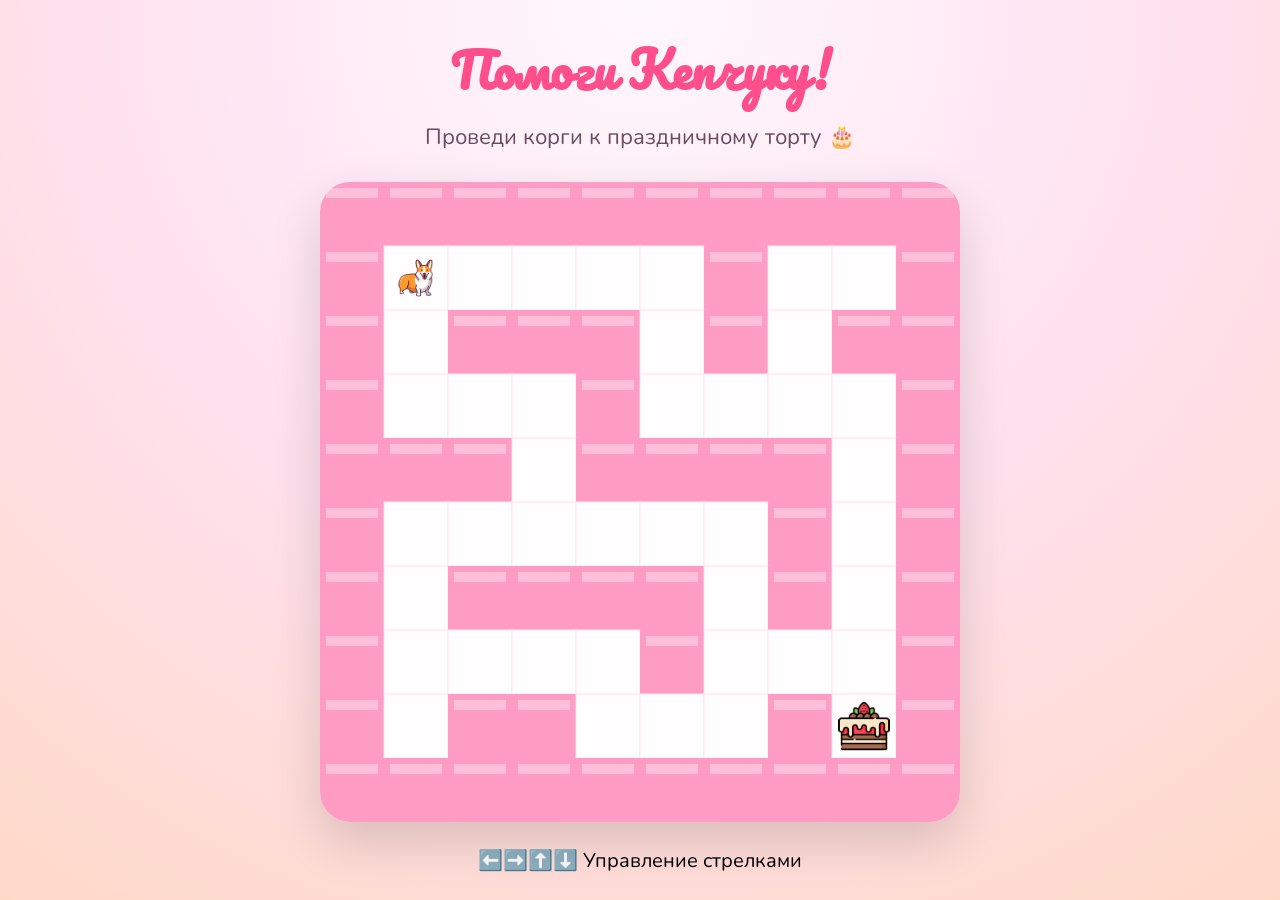
==== index.html @ 21a35d29 "v1" ====
<!DOCTYPE html>
<html lang="ru">

<head>
    <meta charset="UTF-8">
    <meta name="viewport" content="width=device-width, initial-scale=1.0">

    <title>С Днем рождения, Анастасия ❤️</title>

    <link href="https://fonts.googleapis.com/css2?family=Pacifico&family=Nunito:wght@400;700;900&display=swap"
        rel="stylesheet">

    <style>
        * {
            margin: 0;
            padding: 0;
            box-sizing: border-box;
        }

        body {
            overflow: hidden;
            font-family: 'Nunito', sans-serif;
            background: linear-gradient(135deg, #ffd6ea, #ffe7c7, #e4dcff);
            height: 100vh;
        }

        .screen {
            position: absolute;
            left: 0;
            top: 0;
            width: 100%;
            height: 100%;
            transition: .9s;
        }

        .hidden {
            opacity: 0;
            pointer-events: none;
            transform: scale(.95);
        }

        #gameScreen {

            display: flex;
            flex-direction: column;
            align-items: center;
            justify-content: center;

            background:
                radial-gradient(circle at top, #fff8fd, #ffe1ef, #ffd9c8);

        }

        h1 {

            font-family: Pacifico;
            font-size: 48px;
            color: #ff4f8b;
            margin-bottom: 10px;

        }

        .subtitle {

            font-size: 22px;
            margin-bottom: 30px;
            color: #6b4b63;

        }

        #game {

            position: relative;
            width: 640px;
            height: 640px;
            background: white;
            border-radius: 30px;

            box-shadow:
                0 20px 50px rgba(0, 0, 0, .15);

            overflow: hidden;

        }

        canvas {

            display: block;

        }

        #gameInfo {

            margin-top: 25px;
            font-size: 20px;

        }

        #finishScreen {

            display: flex;
            align-items: center;
            justify-content: center;
            flex-direction: column;

            background:
                linear-gradient(180deg, #fff8fc, #ffe0ef, #ffe8d0);

        }

        .bigCake {

            width: 260px;
            animation: float 3s ease-in-out infinite;
            filter: drop-shadow(0 20px 30px rgba(0, 0, 0, .2));
        }

        @keyframes float {

            0% {
                transform: translateY(0px);
            }

            50% {
                transform: translateY(-20px);
            }

            100% {
                transform: translateY(0px);
            }

        }

        .title {

            font-size: 70px;
            font-family: Pacifico;
            margin-top: 30px;
            color: #ff4a88;

            text-align: center;

        }

        .message {

            width: 900px;
            max-width: 90%;

            margin-top: 30px;

            font-size: 28px;
            line-height: 1.7;
            text-align: center;

            color: #5b4d58;

        }

        button {

            margin-top: 50px;

            padding: 18px 42px;

            border: none;

            border-radius: 50px;

            background: #ff4f8b;

            color: white;

            font-size: 24px;

            cursor: pointer;

            transition: .3s;

            box-shadow: 0 15px 35px rgba(255, 79, 139, .4);

        }

        button:hover {

            transform: scale(1.05);

        }

        .particle {

            position: absolute;

            width: 10px;

            height: 10px;

            background: pink;

            border-radius: 50%;

            pointer-events: none;

        }
    </style>
</head>

<body>

    <section id="gameScreen" class="screen">

        <h1>Помоги Кепчуку!</h1>

        <div class="subtitle">

            Проведи корги к праздничному торту 🎂

        </div>

        <div id="game">

            <canvas id="canvas" width="640" height="640">
            </canvas>

        </div>

        <div id="gameInfo">

            ⬅️➡️⬆️⬇️ Управление стрелками

        </div>

    </section>

    <section id="finishScreen" class="screen hidden">
        <img class="bigCake" id="cakeBig" src="assets/cake.png">
        <div class="title">
            С Днём рождения,<br>
            Анастасия ❤️
        </div>
        <div class="message">
            Пусть каждый день будет как день рождения!,
            Чтобы был наполнен улыбками, вдохновением и теплом.
            Пусть мечты исполняются, а рядом всегда будут люди,
            которые делают тебя счастливой.
            Чтобы больше не приходилось работать на галере, чтобы были деньги
            и чтобы Даня разбогател и ты могла больше не работать!
        </div>
        <button id="fireworkButton">
            🎆 Запустить салют
        </button>
        <canvas id="fireworks" style="
position:absolute;
left:0;
top:0;
pointer-events:none;
">
        </canvas>

    </section>

    <script>

        const canvas = document.getElementById("canvas");
        const ctx = canvas.getContext("2d");

        const TILE = 64;

        const ROWS = 10;
        const COLS = 10;

        const maze = [

            [1, 1, 1, 1, 1, 1, 1, 1, 1, 1],
            [1, 0, 0, 0, 0, 0, 1, 0, 0, 1],
            [1, 0, 1, 1, 1, 0, 1, 0, 1, 1],
            [1, 0, 0, 0, 1, 0, 0, 0, 0, 1],
            [1, 1, 1, 0, 1, 1, 1, 1, 0, 1],
            [1, 0, 0, 0, 0, 0, 0, 1, 0, 1],
            [1, 0, 1, 1, 1, 1, 0, 1, 0, 1],
            [1, 0, 0, 0, 0, 1, 0, 0, 0, 1],
            [1, 0, 1, 1, 0, 0, 0, 1, 2, 1],
            [1, 1, 1, 1, 1, 1, 1, 1, 1, 1]

        ];

        const player = {

            x: 1,
            y: 1

        };

        const corgi = new Image();
        const cake = new Image();

        corgi.src = "assets/corgi.png";
        cake.src = "assets/cake.png";
        const wallColor = "#ff9cc3";
        const floorColor = "#fffdfd";

        function drawMaze() {

            ctx.clearRect(0, 0, canvas.width, canvas.height);

            for (let y = 0; y < ROWS; y++) {

                for (let x = 0; x < COLS; x++) {

                    const px = x * TILE;
                    const py = y * TILE;

                    if (maze[y][x] === 1) {

                        ctx.fillStyle = wallColor;
                        ctx.fillRect(px, py, TILE, TILE);

                        ctx.fillStyle = "rgba(255,255,255,.35)";
                        ctx.fillRect(px + 6, py + 6, TILE - 12, 10);

                    } else {

                        ctx.fillStyle = floorColor;
                        ctx.fillRect(px, py, TILE, TILE);

                        ctx.strokeStyle = "#ffe5ef";
                        ctx.strokeRect(px, py, TILE, TILE);

                    }

                    if (maze[y][x] === 2) {

                        ctx.save();

                        const s = 54 + Math.sin(Date.now() / 180) * 3;

                        ctx.drawImage(
                            cake,
                            px + (TILE - s) / 2,
                            py + (TILE - s) / 2,
                            s,
                            s
                        );

                        ctx.restore();

                    }

                }

            }

        }

        function drawPlayer() {

            ctx.save();

            const bounce = Math.sin(Date.now() / 120) * 2;

            ctx.drawImage(
                corgi,
                player.x * TILE + 6,
                player.y * TILE + 6 + bounce,
                TILE - 12,
                TILE - 12
            );

            ctx.restore();

        }

        function render() {

            drawMaze();
            drawPlayer();

            requestAnimationFrame(render);

        }

        corgi.onload = render;

        window.addEventListener("keydown", move);

        function move(e) {

            let nx = player.x;
            let ny = player.y;

            switch (e.key) {

                case "ArrowLeft":
                    nx--;
                    break;

                case "ArrowRight":
                    nx++;
                    break;

                case "ArrowUp":
                    ny--;
                    break;

                case "ArrowDown":
                    ny++;
                    break;

                default:
                    return;

            }

            e.preventDefault();

            if (nx < 0 || ny < 0 || nx >= COLS || ny >= ROWS) return;

            if (maze[ny][nx] === 1) return;

            player.x = nx;
            player.y = ny;

            if (maze[ny][nx] === 2) {

                victory();

            }

        }
        function confetti() {

            for (let i = 0; i < 180; i++) {

                const d = document.createElement("div");

                d.className = "particle";

                d.style.left = Math.random() * window.innerWidth + "px";
                d.style.top = "-20px";

                d.style.background =
                    `hsl(${Math.random() * 360},100%,65%)`;

                d.style.width =
                    d.style.height =
                    6 + Math.random() * 12 + "px";

                document.body.appendChild(d);

                const x = (Math.random() - .5) * 600;
                const y = window.innerHeight + 300;

                d.animate([

                    {
                        transform: "translate(0,0) rotate(0deg)"
                    },

                    {
                        transform: `translate(${x}px,${y}px) rotate(${720 + Math.random() * 720}deg)`
                    }

                ], {

                    duration: 2500 + Math.random() * 1500,
                    easing: "cubic-bezier(.2,.8,.2,1)"

                });

                setTimeout(() => d.remove(), 4200);

            }

        }

        function victory() {

            window.removeEventListener("keydown", move);

            confetti();

            setTimeout(() => {

                document
                    .getElementById("gameScreen")
                    .classList
                    .add("hidden");

                document
                    .getElementById("finishScreen")
                    .classList
                    .remove("hidden");

                resizeFireworks();

            }, 1800);

        }
        const fw = document.getElementById("fireworks");
        const fctx = fw.getContext("2d");

        let rockets = [];

        function resizeFireworks() {

            fw.width = window.innerWidth;
            fw.height = window.innerHeight;

        }

        window.addEventListener("resize", resizeFireworks);

        class Rocket {

            constructor() {

                this.x = Math.random() * fw.width;
                this.y = fw.height + 20;

                this.tx = Math.random() * fw.width;
                this.ty = 80 + Math.random() * fw.height * .5;

                this.color = `hsl(${Math.random() * 360},100%,60%)`;

                this.done = false;

            }

            update() {

                this.x += (this.tx - this.x) * .05;
                this.y += (this.ty - this.y) * .05;

                if (Math.abs(this.y - this.ty) < 5) {

                    this.done = true;

                    explode(this.tx, this.ty, this.color);

                }

            }

            draw() {

                fctx.fillStyle = this.color;

                fctx.beginPath();

                fctx.arc(this.x, this.y, 3, 0, Math.PI * 2);

                fctx.fill();

            }

        }

        const sparks = [];

        function explode(x, y, color) {

            for (let i = 0; i < 80; i++) {

                sparks.push({

                    x,
                    y,

                    dx: (Math.random() - .5) * 10,
                    dy: (Math.random() - .5) * 10,

                    life: 80,

                    color

                });

            }

        }

        function fireLoop() {

            fctx.clearRect(0, 0, fw.width, fw.height);

            rockets.forEach(r => {

                r.update();
                r.draw();

            });

            rockets = rockets.filter(r => !r.done);

            sparks.forEach(s => {

                s.x += s.dx;
                s.y += s.dy;

                s.dy += 0.05;

                s.life--;

                fctx.globalAlpha = s.life / 80;

                fctx.fillStyle = s.color;

                fctx.beginPath();
                fctx.arc(s.x, s.y, 2, 0, Math.PI * 2);
                fctx.fill();

            });

            fctx.globalAlpha = 1;

            for (let i = sparks.length - 1; i >= 0; i--) {

                if (sparks[i].life <= 0)
                    sparks.splice(i, 1);

            }

            requestAnimationFrame(fireLoop);

        }

        fireLoop();

        document
            .getElementById("fireworkButton")
            .onclick = () => {

                setInterval(() => {

                    rockets.push(new Rocket());

                }, 500);

            };

        resizeFireworks();

    </script>

</body>

</html>
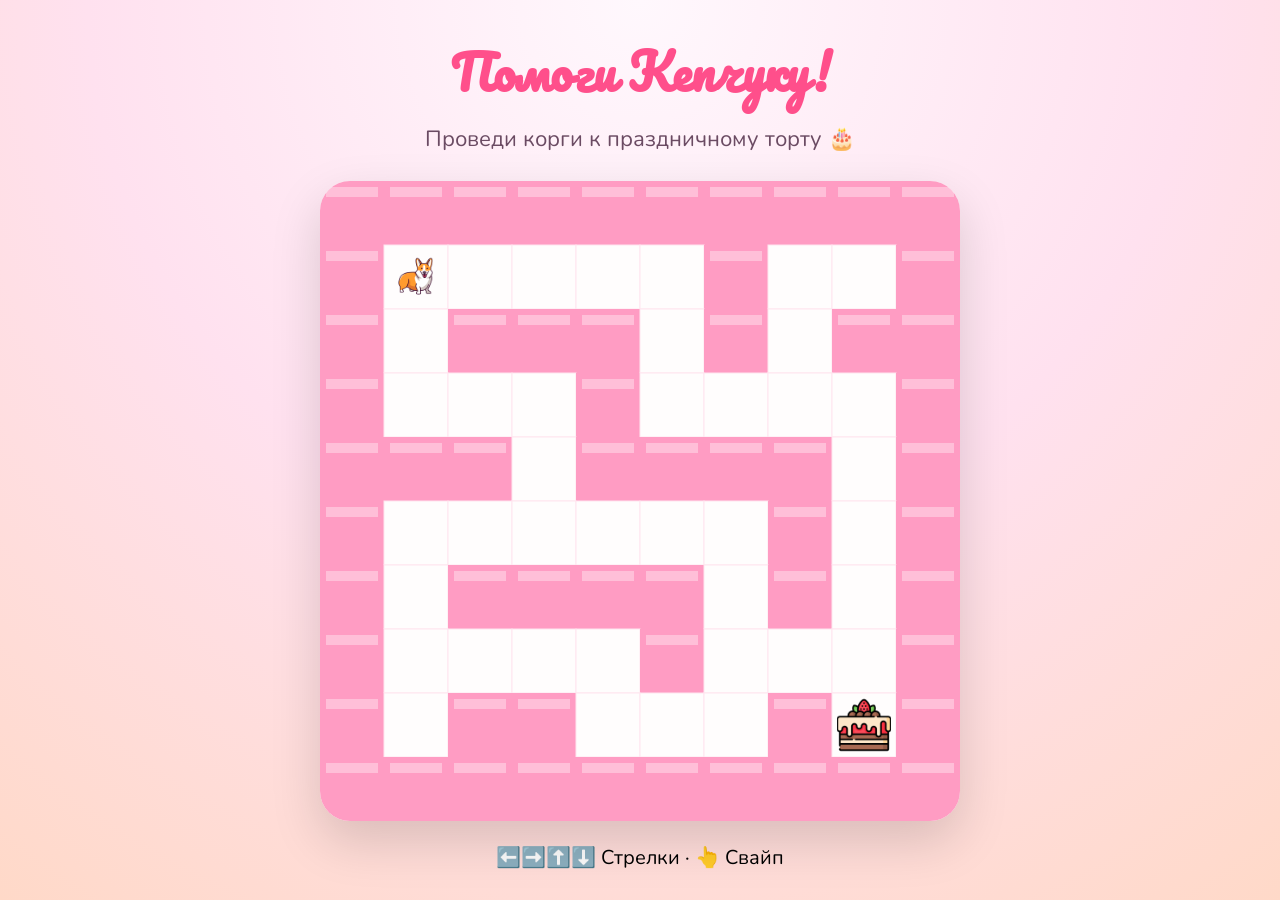
==== commit 18298534: "v2" ====
--- a/index.html
+++ b/index.html
@@ -21,7 +21,10 @@
             overflow: hidden;
             font-family: 'Nunito', sans-serif;
             background: linear-gradient(135deg, #ffd6ea, #ffe7c7, #e4dcff);
-            height: 100vh;
+            height: 100dvh;
+            touch-action: none;
+            -webkit-tap-highlight-color: transparent;
+            user-select: none;
         }
 
         .screen {
@@ -45,6 +48,7 @@
             flex-direction: column;
             align-items: center;
             justify-content: center;
+            padding: 16px;
 
             background:
                 radial-gradient(circle at top, #fff8fd, #ffe1ef, #ffd9c8);
@@ -54,17 +58,21 @@
         h1 {
 
             font-family: Pacifico;
-            font-size: 48px;
+            font-size: clamp(28px, 6vw, 48px);
             color: #ff4f8b;
-            margin-bottom: 10px;
+            margin-bottom: clamp(4px, 1.5vh, 10px);
+            text-align: center;
+            padding: 0 16px;
 
         }
 
         .subtitle {
 
-            font-size: 22px;
-            margin-bottom: 30px;
+            font-size: clamp(16px, 3vw, 22px);
+            margin-bottom: clamp(12px, 3vh, 30px);
             color: #6b4b63;
+            text-align: center;
+            padding: 0 16px;
 
         }
 
@@ -73,8 +81,10 @@
             position: relative;
             width: 640px;
             height: 640px;
+            max-width: calc(100vw - 32px);
+            max-height: calc(100vw - 32px);
             background: white;
-            border-radius: 30px;
+            border-radius: clamp(16px, 4vw, 30px);
 
             box-shadow:
                 0 20px 50px rgba(0, 0, 0, .15);
@@ -86,13 +96,15 @@
         canvas {
 
             display: block;
+            width: 100%;
+            height: 100%;
 
         }
 
         #gameInfo {
 
-            margin-top: 25px;
-            font-size: 20px;
+            margin-top: clamp(12px, 2.5vh, 25px);
+            font-size: clamp(14px, 2.5vw, 20px);
 
         }
 
@@ -102,6 +114,8 @@
             align-items: center;
             justify-content: center;
             flex-direction: column;
+            padding: 24px 16px;
+            overflow-y: auto;
 
             background:
                 linear-gradient(180deg, #fff8fc, #ffe0ef, #ffe8d0);
@@ -110,7 +124,7 @@
 
         .bigCake {
 
-            width: 260px;
+            width: min(260px, 50vw);
             animation: float 3s ease-in-out infinite;
             filter: drop-shadow(0 20px 30px rgba(0, 0, 0, .2));
         }
@@ -133,24 +147,25 @@
 
         .title {
 
-            font-size: 70px;
+            font-size: clamp(32px, 8vw, 70px);
             font-family: Pacifico;
-            margin-top: 30px;
+            margin-top: clamp(12px, 3vh, 30px);
             color: #ff4a88;
 
             text-align: center;
+            padding: 0 16px;
 
         }
 
         .message {
 
             width: 900px;
-            max-width: 90%;
-
-            margin-top: 30px;
-
-            font-size: 28px;
-            line-height: 1.7;
+            max-width: calc(100vw - 40px);
+
+            margin-top: clamp(12px, 2vh, 30px);
+
+            font-size: clamp(16px, 3.5vw, 28px);
+            line-height: 1.6;
             text-align: center;
 
             color: #5b4d58;
@@ -159,9 +174,9 @@
 
         button {
 
-            margin-top: 50px;
-
-            padding: 18px 42px;
+            margin-top: clamp(24px, 4vh, 50px);
+
+            padding: clamp(14px, 2.5vw, 18px) clamp(28px, 5vw, 42px);
 
             border: none;
 
@@ -171,7 +186,7 @@
 
             color: white;
 
-            font-size: 24px;
+            font-size: clamp(18px, 3vw, 24px);
 
             cursor: pointer;
 
@@ -201,6 +216,60 @@
 
             pointer-events: none;
 
+        }
+
+        /* ── Mobile / small-screen tweaks ── */
+
+        @media (max-width: 480px) {
+            body {
+                height: 100dvh;
+            }
+            #gameScreen {
+                padding: 8px;
+            }
+            #finishScreen {
+                padding: 16px 12px;
+            }
+            .message {
+                max-width: calc(100vw - 24px);
+            }
+        }
+
+        @media (max-height: 500px) and (orientation: landscape) {
+            #game {
+                max-width: min(320px, calc(100vw - 16px));
+                max-height: min(320px, calc(100vw - 16px));
+                border-radius: 12px;
+            }
+            h1 {
+                font-size: clamp(18px, 4vw, 28px);
+                margin-bottom: 2px;
+            }
+            .subtitle {
+                font-size: clamp(12px, 2.5vw, 16px);
+                margin-bottom: 6px;
+            }
+            #gameInfo {
+                font-size: clamp(11px, 2vw, 14px);
+                margin-top: 6px;
+            }
+            .bigCake {
+                width: min(120px, 30vw);
+            }
+            .title {
+                font-size: clamp(20px, 5vw, 36px);
+                margin-top: 6px;
+            }
+            .message {
+                font-size: clamp(12px, 2.5vw, 16px);
+                margin-top: 6px;
+                max-width: calc(100vw - 32px);
+            }
+            button {
+                font-size: clamp(14px, 2.5vw, 18px);
+                padding: 10px 20px;
+                margin-top: 12px;
+            }
         }
     </style>
 </head>
@@ -226,7 +295,7 @@
 
         <div id="gameInfo">
 
-            ⬅️➡️⬆️⬇️ Управление стрелками
+            ⬅️➡️⬆️⬇️ Стрелки · 👆 Свайп
 
         </div>
 
@@ -383,6 +452,34 @@
 
         window.addEventListener("keydown", move);
 
+        // ── Touch / swipe controls for mobile ──
+        let touchStartX = 0;
+        let touchStartY = 0;
+
+        canvas.addEventListener("touchstart", (e) => {
+            const t = e.touches[0];
+            touchStartX = t.clientX;
+            touchStartY = t.clientY;
+        }, { passive: true });
+
+        canvas.addEventListener("touchend", (e) => {
+            const t = e.changedTouches[0];
+            const dx = t.clientX - touchStartX;
+            const dy = t.clientY - touchStartY;
+            const absDx = Math.abs(dx);
+            const absDy = Math.abs(dy);
+            const minSwipe = 20;
+
+            if (absDx < minSwipe && absDy < minSwipe) return;
+
+            const key =
+                absDx > absDy
+                    ? (dx > 0 ? "ArrowRight" : "ArrowLeft")
+                    : (dy > 0 ? "ArrowDown" : "ArrowUp");
+
+            move({ key, preventDefault: () => {} });
+        }, { passive: true });
+
         function move(e) {
 
             let nx = player.x;
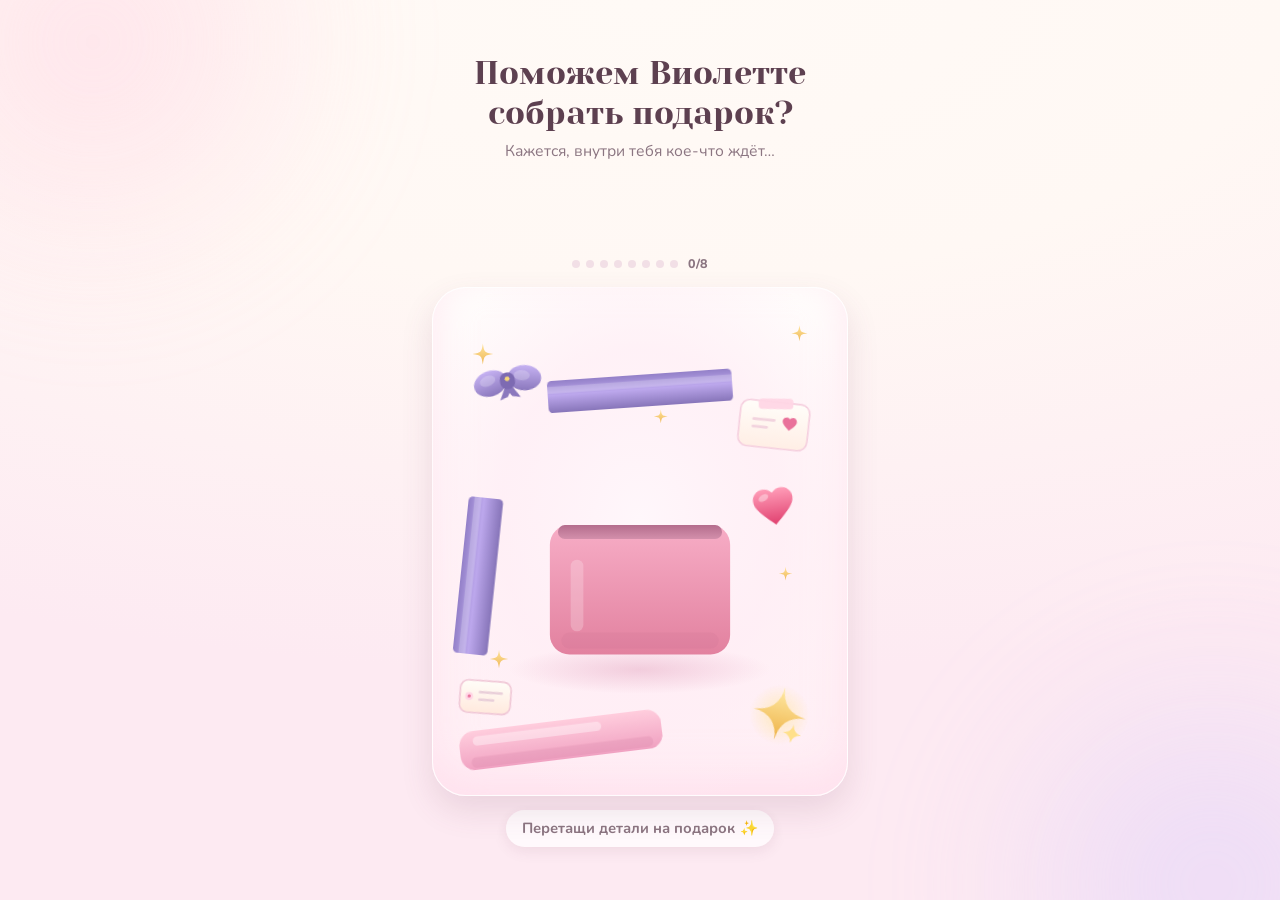
==== commit fa689a04: "v1" ====
--- a/index.html
+++ b/index.html
@@ -2,743 +2,66 @@
 <html lang="ru">
 
 <head>
-    <meta charset="UTF-8">
-    <meta name="viewport" content="width=device-width, initial-scale=1.0">
+    <meta charset="utf-8">
+    <meta name="viewport" content="width=device-width, initial-scale=1, viewport-fit=cover">
+    <title>Поможем Виолетте собрать подарок?</title>
+    <meta name="description" content="Маленькая праздничная игра: собери подарок из деталей и загляни внутрь.">
+    <meta name="theme-color" content="#fff7f2">
+    <meta name="color-scheme" content="light">
+    <link rel="icon"
+        href="data:image/svg+xml,%3Csvg%20xmlns='http://www.w3.org/2000/svg'%20viewBox='0%200%2032%2032'%3E%3Crect%20x='6'%20y='12'%20width='20'%20height='14'%20rx='3'%20fill='%23e9719a'/%3E%3Crect%20x='4'%20y='8'%20width='24'%20height='6'%20rx='3'%20fill='%23f6adc7'/%3E%3Crect%20x='14'%20y='8'%20width='4'%20height='18'%20fill='%238b7bb8'/%3E%3C/svg%3E">
 
-    <title>С Днем рождения, Анастасия ❤️</title>
+    <link rel="preconnect" href="https://fonts.googleapis.com">
+    <link rel="preconnect" href="https://fonts.gstatic.com" crossorigin>
+    <link rel="stylesheet"
+        href="https://fonts.googleapis.com/css2?family=Nunito:wght@400;600;700;800&amp;family=Yeseva+One&amp;display=swap">
 
-    <link href="https://fonts.googleapis.com/css2?family=Pacifico&family=Nunito:wght@400;700;900&display=swap"
-        rel="stylesheet">
-
-    <style>
-        * {
-            margin: 0;
-            padding: 0;
-            box-sizing: border-box;
-        }
-
-        body {
-            overflow: hidden;
-            font-family: 'Nunito', sans-serif;
-            background: linear-gradient(135deg, #ffd6ea, #ffe7c7, #e4dcff);
-            height: 100dvh;
-            touch-action: none;
-            -webkit-tap-highlight-color: transparent;
-            user-select: none;
-        }
-
-        .screen {
-            position: absolute;
-            left: 0;
-            top: 0;
-            width: 100%;
-            height: 100%;
-            transition: .9s;
-        }
-
-        .hidden {
-            opacity: 0;
-            pointer-events: none;
-            transform: scale(.95);
-        }
-
-        #gameScreen {
-
-            display: flex;
-            flex-direction: column;
-            align-items: center;
-            justify-content: center;
-            padding: 16px;
-
-            background:
-                radial-gradient(circle at top, #fff8fd, #ffe1ef, #ffd9c8);
-
-        }
-
-        h1 {
-
-            font-family: Pacifico;
-            font-size: clamp(28px, 6vw, 48px);
-            color: #ff4f8b;
-            margin-bottom: clamp(4px, 1.5vh, 10px);
-            text-align: center;
-            padding: 0 16px;
-
-        }
-
-        .subtitle {
-
-            font-size: clamp(16px, 3vw, 22px);
-            margin-bottom: clamp(12px, 3vh, 30px);
-            color: #6b4b63;
-            text-align: center;
-            padding: 0 16px;
-
-        }
-
-        #game {
-
-            position: relative;
-            width: 640px;
-            height: 640px;
-            max-width: calc(100vw - 32px);
-            max-height: calc(100vw - 32px);
-            background: white;
-            border-radius: clamp(16px, 4vw, 30px);
-
-            box-shadow:
-                0 20px 50px rgba(0, 0, 0, .15);
-
-            overflow: hidden;
-
-        }
-
-        canvas {
-
-            display: block;
-            width: 100%;
-            height: 100%;
-
-        }
-
-        #gameInfo {
-
-            margin-top: clamp(12px, 2.5vh, 25px);
-            font-size: clamp(14px, 2.5vw, 20px);
-
-        }
-
-        #finishScreen {
-
-            display: flex;
-            align-items: center;
-            justify-content: center;
-            flex-direction: column;
-            padding: 24px 16px;
-            overflow-y: auto;
-
-            background:
-                linear-gradient(180deg, #fff8fc, #ffe0ef, #ffe8d0);
-
-        }
-
-        .bigCake {
-
-            width: min(260px, 50vw);
-            animation: float 3s ease-in-out infinite;
-            filter: drop-shadow(0 20px 30px rgba(0, 0, 0, .2));
-        }
-
-        @keyframes float {
-
-            0% {
-                transform: translateY(0px);
-            }
-
-            50% {
-                transform: translateY(-20px);
-            }
-
-            100% {
-                transform: translateY(0px);
-            }
-
-        }
-
-        .title {
-
-            font-size: clamp(32px, 8vw, 70px);
-            font-family: Pacifico;
-            margin-top: clamp(12px, 3vh, 30px);
-            color: #ff4a88;
-
-            text-align: center;
-            padding: 0 16px;
-
-        }
-
-        .message {
-
-            width: 900px;
-            max-width: calc(100vw - 40px);
-
-            margin-top: clamp(12px, 2vh, 30px);
-
-            font-size: clamp(16px, 3.5vw, 28px);
-            line-height: 1.6;
-            text-align: center;
-
-            color: #5b4d58;
-
-        }
-
-        button {
-
-            margin-top: clamp(24px, 4vh, 50px);
-
-            padding: clamp(14px, 2.5vw, 18px) clamp(28px, 5vw, 42px);
-
-            border: none;
-
-            border-radius: 50px;
-
-            background: #ff4f8b;
-
-            color: white;
-
-            font-size: clamp(18px, 3vw, 24px);
-
-            cursor: pointer;
-
-            transition: .3s;
-
-            box-shadow: 0 15px 35px rgba(255, 79, 139, .4);
-
-        }
-
-        button:hover {
-
-            transform: scale(1.05);
-
-        }
-
-        .particle {
-
-            position: absolute;
-
-            width: 10px;
-
-            height: 10px;
-
-            background: pink;
-
-            border-radius: 50%;
-
-            pointer-events: none;
-
-        }
-
-        /* ── Mobile / small-screen tweaks ── */
-
-        @media (max-width: 480px) {
-            body {
-                height: 100dvh;
-            }
-            #gameScreen {
-                padding: 8px;
-            }
-            #finishScreen {
-                padding: 16px 12px;
-            }
-            .message {
-                max-width: calc(100vw - 24px);
-            }
-        }
-
-        @media (max-height: 500px) and (orientation: landscape) {
-            #game {
-                max-width: min(320px, calc(100vw - 16px));
-                max-height: min(320px, calc(100vw - 16px));
-                border-radius: 12px;
-            }
-            h1 {
-                font-size: clamp(18px, 4vw, 28px);
-                margin-bottom: 2px;
-            }
-            .subtitle {
-                font-size: clamp(12px, 2.5vw, 16px);
-                margin-bottom: 6px;
-            }
-            #gameInfo {
-                font-size: clamp(11px, 2vw, 14px);
-                margin-top: 6px;
-            }
-            .bigCake {
-                width: min(120px, 30vw);
-            }
-            .title {
-                font-size: clamp(20px, 5vw, 36px);
-                margin-top: 6px;
-            }
-            .message {
-                font-size: clamp(12px, 2.5vw, 16px);
-                margin-top: 6px;
-                max-width: calc(100vw - 32px);
-            }
-            button {
-                font-size: clamp(14px, 2.5vw, 18px);
-                padding: 10px 20px;
-                margin-top: 12px;
-            }
-        }
-    </style>
+    <link rel="stylesheet" href="css/base.css">
+    <link rel="stylesheet" href="css/game.css">
 </head>
 
 <body>
+    <div class="page" id="page">
+        <header class="page__header">
+            <h1 class="page__title">Поможем Виолетте собрать подарок?</h1>
+            <p class="page__subtitle">Кажется, внутри тебя кое-что ждёт…</p>
+        </header>
 
-    <section id="gameScreen" class="screen">
+        <main class="game" id="game">
+            <div class="progress">
+                <span class="sr-only" id="progressStatus" role="status" aria-live="polite">Собрано 0 из 5</span>
+                <ul class="progress__dots" id="progressDots" aria-hidden="true"></ul>
+                <span class="progress__count" id="progressCount" aria-hidden="true">0/5</span>
+            </div>
 
-        <h1>Помоги Кепчуку!</h1>
+            <div class="board" id="board" data-board>
+                <div class="board__scene" data-scene></div>
+                <div class="board__pieces" data-pieces></div>
 
-        <div class="subtitle">
+                <div class="completion" id="completion" aria-hidden="true">
+                    <p class="completion__sparkle" aria-hidden="true">✨</p>
+                    <h2 class="completion__title">Получилось! <span aria-hidden="true">🎁</span></h2>
+                    <p class="completion__text">Кажется, внутри кое-что для тебя…</p>
+                    <a class="btn btn--primary completion__cta" data-nav href="/congratulations">
+                        <span>Открыть подарок</span>
+                        <span class="btn__arrow" aria-hidden="true">→</span>
+                    </a>
+                </div>
+            </div>
 
-            Проведи корги к праздничному торту 🎂
+            <p class="game__hint" id="hint">Перетащи детали на подарок <span aria-hidden="true">✨</span></p>
+        </main>
+    </div>
 
-        </div>
+    <div class="veil" aria-hidden="true"></div>
 
-        <div id="game">
-
-            <canvas id="canvas" width="640" height="640">
-            </canvas>
-
-        </div>
-
-        <div id="gameInfo">
-
-            ⬅️➡️⬆️⬇️ Стрелки · 👆 Свайп
-
-        </div>
-
-    </section>
-
-    <section id="finishScreen" class="screen hidden">
-        <img class="bigCake" id="cakeBig" src="assets/cake.png">
-        <div class="title">
-            С Днём рождения,<br>
-            Анастасия ❤️
-        </div>
-        <div class="message">
-            Пусть каждый день будет как день рождения!,
-            Чтобы был наполнен улыбками, вдохновением и теплом.
-            Пусть мечты исполняются, а рядом всегда будут люди,
-            которые делают тебя счастливой.
-            Чтобы больше не приходилось работать на галере, чтобы были деньги
-            и чтобы Даня разбогател и ты могла больше не работать!
-        </div>
-        <button id="fireworkButton">
-            🎆 Запустить салют
-        </button>
-        <canvas id="fireworks" style="
-position:absolute;
-left:0;
-top:0;
-pointer-events:none;
-">
-        </canvas>
-
-    </section>
-
-    <script>
-
-        const canvas = document.getElementById("canvas");
-        const ctx = canvas.getContext("2d");
-
-        const TILE = 64;
-
-        const ROWS = 10;
-        const COLS = 10;
-
-        const maze = [
-
-            [1, 1, 1, 1, 1, 1, 1, 1, 1, 1],
-            [1, 0, 0, 0, 0, 0, 1, 0, 0, 1],
-            [1, 0, 1, 1, 1, 0, 1, 0, 1, 1],
-            [1, 0, 0, 0, 1, 0, 0, 0, 0, 1],
-            [1, 1, 1, 0, 1, 1, 1, 1, 0, 1],
-            [1, 0, 0, 0, 0, 0, 0, 1, 0, 1],
-            [1, 0, 1, 1, 1, 1, 0, 1, 0, 1],
-            [1, 0, 0, 0, 0, 1, 0, 0, 0, 1],
-            [1, 0, 1, 1, 0, 0, 0, 1, 2, 1],
-            [1, 1, 1, 1, 1, 1, 1, 1, 1, 1]
-
-        ];
-
-        const player = {
-
-            x: 1,
-            y: 1
-
-        };
-
-        const corgi = new Image();
-        const cake = new Image();
-
-        corgi.src = "assets/corgi.png";
-        cake.src = "assets/cake.png";
-        const wallColor = "#ff9cc3";
-        const floorColor = "#fffdfd";
-
-        function drawMaze() {
-
-            ctx.clearRect(0, 0, canvas.width, canvas.height);
-
-            for (let y = 0; y < ROWS; y++) {
-
-                for (let x = 0; x < COLS; x++) {
-
-                    const px = x * TILE;
-                    const py = y * TILE;
-
-                    if (maze[y][x] === 1) {
-
-                        ctx.fillStyle = wallColor;
-                        ctx.fillRect(px, py, TILE, TILE);
-
-                        ctx.fillStyle = "rgba(255,255,255,.35)";
-                        ctx.fillRect(px + 6, py + 6, TILE - 12, 10);
-
-                    } else {
-
-                        ctx.fillStyle = floorColor;
-                        ctx.fillRect(px, py, TILE, TILE);
-
-                        ctx.strokeStyle = "#ffe5ef";
-                        ctx.strokeRect(px, py, TILE, TILE);
-
-                    }
-
-                    if (maze[y][x] === 2) {
-
-                        ctx.save();
-
-                        const s = 54 + Math.sin(Date.now() / 180) * 3;
-
-                        ctx.drawImage(
-                            cake,
-                            px + (TILE - s) / 2,
-                            py + (TILE - s) / 2,
-                            s,
-                            s
-                        );
-
-                        ctx.restore();
-
-                    }
-
-                }
-
-            }
-
-        }
-
-        function drawPlayer() {
-
-            ctx.save();
-
-            const bounce = Math.sin(Date.now() / 120) * 2;
-
-            ctx.drawImage(
-                corgi,
-                player.x * TILE + 6,
-                player.y * TILE + 6 + bounce,
-                TILE - 12,
-                TILE - 12
-            );
-
-            ctx.restore();
-
-        }
-
-        function render() {
-
-            drawMaze();
-            drawPlayer();
-
-            requestAnimationFrame(render);
-
-        }
-
-        corgi.onload = render;
-
-        window.addEventListener("keydown", move);
-
-        // ── Touch / swipe controls for mobile ──
-        let touchStartX = 0;
-        let touchStartY = 0;
-
-        canvas.addEventListener("touchstart", (e) => {
-            const t = e.touches[0];
-            touchStartX = t.clientX;
-            touchStartY = t.clientY;
-        }, { passive: true });
-
-        canvas.addEventListener("touchend", (e) => {
-            const t = e.changedTouches[0];
-            const dx = t.clientX - touchStartX;
-            const dy = t.clientY - touchStartY;
-            const absDx = Math.abs(dx);
-            const absDy = Math.abs(dy);
-            const minSwipe = 20;
-
-            if (absDx < minSwipe && absDy < minSwipe) return;
-
-            const key =
-                absDx > absDy
-                    ? (dx > 0 ? "ArrowRight" : "ArrowLeft")
-                    : (dy > 0 ? "ArrowDown" : "ArrowUp");
-
-            move({ key, preventDefault: () => {} });
-        }, { passive: true });
-
-        function move(e) {
-
-            let nx = player.x;
-            let ny = player.y;
-
-            switch (e.key) {
-
-                case "ArrowLeft":
-                    nx--;
-                    break;
-
-                case "ArrowRight":
-                    nx++;
-                    break;
-
-                case "ArrowUp":
-                    ny--;
-                    break;
-
-                case "ArrowDown":
-                    ny++;
-                    break;
-
-                default:
-                    return;
-
-            }
-
-            e.preventDefault();
-
-            if (nx < 0 || ny < 0 || nx >= COLS || ny >= ROWS) return;
-
-            if (maze[ny][nx] === 1) return;
-
-            player.x = nx;
-            player.y = ny;
-
-            if (maze[ny][nx] === 2) {
-
-                victory();
-
-            }
-
-        }
-        function confetti() {
-
-            for (let i = 0; i < 180; i++) {
-
-                const d = document.createElement("div");
-
-                d.className = "particle";
-
-                d.style.left = Math.random() * window.innerWidth + "px";
-                d.style.top = "-20px";
-
-                d.style.background =
-                    `hsl(${Math.random() * 360},100%,65%)`;
-
-                d.style.width =
-                    d.style.height =
-                    6 + Math.random() * 12 + "px";
-
-                document.body.appendChild(d);
-
-                const x = (Math.random() - .5) * 600;
-                const y = window.innerHeight + 300;
-
-                d.animate([
-
-                    {
-                        transform: "translate(0,0) rotate(0deg)"
-                    },
-
-                    {
-                        transform: `translate(${x}px,${y}px) rotate(${720 + Math.random() * 720}deg)`
-                    }
-
-                ], {
-
-                    duration: 2500 + Math.random() * 1500,
-                    easing: "cubic-bezier(.2,.8,.2,1)"
-
-                });
-
-                setTimeout(() => d.remove(), 4200);
-
-            }
-
-        }
-
-        function victory() {
-
-            window.removeEventListener("keydown", move);
-
-            confetti();
-
-            setTimeout(() => {
-
-                document
-                    .getElementById("gameScreen")
-                    .classList
-                    .add("hidden");
-
-                document
-                    .getElementById("finishScreen")
-                    .classList
-                    .remove("hidden");
-
-                resizeFireworks();
-
-            }, 1800);
-
-        }
-        const fw = document.getElementById("fireworks");
-        const fctx = fw.getContext("2d");
-
-        let rockets = [];
-
-        function resizeFireworks() {
-
-            fw.width = window.innerWidth;
-            fw.height = window.innerHeight;
-
-        }
-
-        window.addEventListener("resize", resizeFireworks);
-
-        class Rocket {
-
-            constructor() {
-
-                this.x = Math.random() * fw.width;
-                this.y = fw.height + 20;
-
-                this.tx = Math.random() * fw.width;
-                this.ty = 80 + Math.random() * fw.height * .5;
-
-                this.color = `hsl(${Math.random() * 360},100%,60%)`;
-
-                this.done = false;
-
-            }
-
-            update() {
-
-                this.x += (this.tx - this.x) * .05;
-                this.y += (this.ty - this.y) * .05;
-
-                if (Math.abs(this.y - this.ty) < 5) {
-
-                    this.done = true;
-
-                    explode(this.tx, this.ty, this.color);
-
-                }
-
-            }
-
-            draw() {
-
-                fctx.fillStyle = this.color;
-
-                fctx.beginPath();
-
-                fctx.arc(this.x, this.y, 3, 0, Math.PI * 2);
-
-                fctx.fill();
-
-            }
-
-        }
-
-        const sparks = [];
-
-        function explode(x, y, color) {
-
-            for (let i = 0; i < 80; i++) {
-
-                sparks.push({
-
-                    x,
-                    y,
-
-                    dx: (Math.random() - .5) * 10,
-                    dy: (Math.random() - .5) * 10,
-
-                    life: 80,
-
-                    color
-
-                });
-
-            }
-
-        }
-
-        function fireLoop() {
-
-            fctx.clearRect(0, 0, fw.width, fw.height);
-
-            rockets.forEach(r => {
-
-                r.update();
-                r.draw();
-
-            });
-
-            rockets = rockets.filter(r => !r.done);
-
-            sparks.forEach(s => {
-
-                s.x += s.dx;
-                s.y += s.dy;
-
-                s.dy += 0.05;
-
-                s.life--;
-
-                fctx.globalAlpha = s.life / 80;
-
-                fctx.fillStyle = s.color;
-
-                fctx.beginPath();
-                fctx.arc(s.x, s.y, 2, 0, Math.PI * 2);
-                fctx.fill();
-
-            });
-
-            fctx.globalAlpha = 1;
-
-            for (let i = sparks.length - 1; i >= 0; i--) {
-
-                if (sparks[i].life <= 0)
-                    sparks.splice(i, 1);
-
-            }
-
-            requestAnimationFrame(fireLoop);
-
-        }
-
-        fireLoop();
-
-        document
-            .getElementById("fireworkButton")
-            .onclick = () => {
-
-                setInterval(() => {
-
-                    rockets.push(new Rocket());
-
-                }, 500);
-
-            };
-
-        resizeFireworks();
-
-    </script>
-
+    <script src="js/game/config.js"></script>
+    <script src="js/game/motion.js"></script>
+    <script src="js/game/art.js"></script>
+    <script src="js/game/fx.js"></script>
+    <script src="js/game/dnd.js"></script>
+    <script src="js/game/game.js"></script>
+    <script src="js/game/main.js"></script>
 </body>
 
 </html>
--- a/css/base.css
+++ b/css/base.css
@@ -0,0 +1,179 @@
+/* Палитра, типографика и общие утилиты.
+   Значения подобраны под общий стиль: тёплый крем, пастель, мягкие тени. */
+:root {
+  --cream: #fff8f4;
+  --cream-deep: #fdeee8;
+  --ink: #4b3a45;
+  --ink-soft: #8b7581;
+  --rose: #e9719a;
+  --rose-deep: #cf5b83;
+  --pink: #ffd9e6;
+  --pink-soft: #ffeef4;
+  --purple: #8b7bb8;
+  --purple-soft: #ece5ff;
+  --gold: #e8b64c;
+
+  --shadow-sm: 0 4px 14px rgba(122, 70, 96, .10);
+  --shadow-md: 0 14px 32px rgba(122, 70, 96, .14);
+  --shadow-lg: 0 26px 60px rgba(122, 70, 96, .20);
+
+  --radius-lg: 26px;
+  --radius-xl: 34px;
+
+  --font-body: 'Nunito', 'Segoe UI', system-ui, -apple-system, sans-serif;
+  --font-display: 'Yeseva One', Georgia, 'Times New Roman', serif;
+
+  --ease-back: cubic-bezier(.22, 1.35, .38, 1);
+}
+
+*,
+*::before,
+*::after {
+  box-sizing: border-box;
+}
+
+html {
+  height: 100%;
+  /* Декоративные пятна на фоне выходят за края — горизонтального скролла быть не должно. */
+  overflow-x: hidden;
+  overflow-x: clip;
+  -webkit-text-size-adjust: 100%;
+}
+
+body {
+  margin: 0;
+  min-height: 100%;
+  overflow-x: hidden;
+  font-family: var(--font-body);
+  font-size: 16px;
+  line-height: 1.45;
+  color: var(--ink);
+  background:
+    radial-gradient(120% 75% at 50% 0%, #fffaf6 0%, var(--cream) 42%, #fdeaf2 100%);
+  -webkit-font-smoothing: antialiased;
+  -moz-osx-font-smoothing: grayscale;
+}
+
+/* Мягкие цветовые пятна на фоне — просто для настроения. */
+body::before,
+body::after {
+  content: '';
+  position: fixed;
+  z-index: 0;
+  width: min(70vw, 34rem);
+  aspect-ratio: 1;
+  border-radius: 50%;
+  filter: blur(60px);
+  opacity: .55;
+  pointer-events: none;
+}
+
+body::before {
+  top: -18vw;
+  left: -14vw;
+  background: radial-gradient(circle, rgba(255, 205, 224, .9), rgba(255, 205, 224, 0) 70%);
+}
+
+body::after {
+  right: -16vw;
+  bottom: -20vw;
+  background: radial-gradient(circle, rgba(214, 200, 255, .85), rgba(214, 200, 255, 0) 70%);
+}
+
+h1,
+h2,
+p,
+ul {
+  margin: 0;
+}
+
+button {
+  font: inherit;
+  color: inherit;
+}
+
+a {
+  color: var(--rose-deep);
+}
+
+.sr-only {
+  position: absolute;
+  width: 1px;
+  height: 1px;
+  margin: -1px;
+  padding: 0;
+  overflow: hidden;
+  clip-path: inset(50%);
+  white-space: nowrap;
+  border: 0;
+}
+
+/* Кнопки --------------------------------------------------------- */
+.btn {
+  display: inline-flex;
+  align-items: center;
+  justify-content: center;
+  gap: .5em;
+  min-height: 52px;
+  padding: .9rem 1.5rem;
+  border: 0;
+  border-radius: 999px;
+  font-family: var(--font-body);
+  font-size: 1.02rem;
+  font-weight: 800;
+  letter-spacing: .01em;
+  text-decoration: none;
+  cursor: pointer;
+  transition: transform .2s var(--ease-back), box-shadow .25s ease, background-color .25s ease;
+}
+
+.btn--primary {
+  color: #fff;
+  background: linear-gradient(180deg, #f386a8 0%, var(--rose) 45%, var(--rose-deep) 100%);
+  box-shadow: 0 10px 22px rgba(207, 91, 131, .34), inset 0 1px 0 rgba(255, 255, 255, .45);
+}
+
+.btn--primary:hover {
+  transform: translateY(-2px);
+  box-shadow: 0 14px 28px rgba(207, 91, 131, .4), inset 0 1px 0 rgba(255, 255, 255, .45);
+}
+
+.btn--primary:active {
+  transform: translateY(0) scale(.985);
+}
+
+.btn__arrow {
+  transition: transform .25s var(--ease-back);
+}
+
+.btn:hover .btn__arrow {
+  transform: translateX(3px);
+}
+
+/* Видимый фокус — и мышью, и с клавиатуры. */
+:where(a, button, [tabindex]):focus-visible {
+  outline: 3px solid rgba(139, 123, 184, .7);
+  outline-offset: 3px;
+}
+
+/* Занавес для мягкого перехода на вторую страницу. */
+.veil {
+  position: fixed;
+  inset: 0;
+  z-index: 90;
+  opacity: 0;
+  pointer-events: none;
+  background: radial-gradient(circle at 50% 38%, #fff8f4 0%, #ffeaf3 78%);
+  transition: opacity .34s ease;
+}
+
+@media (prefers-reduced-motion: reduce) {
+
+  *,
+  *::before,
+  *::after {
+    animation-duration: .001ms !important;
+    animation-iteration-count: 1 !important;
+    transition-duration: .001ms !important;
+  }
+}
--- a/css/game.css
+++ b/css/game.css
@@ -0,0 +1,480 @@
+/* Страница игры «Собери подарок».
+   Вся геометрия сцены живёт внутри доски с соотношением 360 / 440
+   (см. js/game/config.js) — поэтому вёрстка не зависит от размера экрана. */
+
+.page {
+  position: relative;
+  z-index: 1;
+  display: flex;
+  flex-direction: column;
+  gap: clamp(.7rem, 2.4vw, 1.15rem);
+  min-height: 100vh;
+  min-height: 100dvh;
+  padding: max(1rem, env(safe-area-inset-top)) 1rem max(1rem, env(safe-area-inset-bottom));
+  transition: opacity .3s ease, transform .34s ease;
+}
+
+/* Раскладка игры: содержимое центрируется auto-отступами — на низких
+   экранах это не обрезает верх страницы, как сделал бы justify-content. */
+.game {
+  display: flex;
+  flex-direction: column;
+  gap: clamp(.55rem, 2vw, .9rem);
+  margin-block: auto;
+}
+
+/* Заголовок ------------------------------------------------------ */
+.page__header {
+  max-width: 32rem;
+  margin-block: auto;
+  margin-inline: auto;
+  text-align: center;
+}
+
+.page__title {
+  font-family: var(--font-display);
+  font-size: clamp(1.35rem, 5.4vw, 2.05rem);
+  font-weight: 400;
+  line-height: 1.24;
+  color: #5d4050;
+  text-wrap: balance;
+}
+
+.page__emoji {
+  display: inline-block;
+  font-size: .95em;
+  vertical-align: -.06em;
+}
+
+.page__subtitle {
+  margin-top: .4rem;
+  font-size: clamp(.85rem, 3.2vw, .98rem);
+  color: var(--ink-soft);
+}
+
+/* Прогресс ------------------------------------------------------- */
+.progress {
+  align-self: center;
+  display: flex;
+  align-items: center;
+  gap: .6rem;
+  color: var(--ink-soft);
+  font-size: .78rem;
+  font-weight: 800;
+  letter-spacing: .06em;
+  text-transform: uppercase;
+}
+
+.progress__dots {
+  display: flex;
+  gap: .38rem;
+  padding: 0;
+  list-style: none;
+}
+
+.progress__dots li {
+  width: .5rem;
+  height: .5rem;
+  border-radius: 50%;
+  background: #f2dfe6;
+  transition: background-color .3s ease, transform .3s var(--ease-back);
+}
+
+.progress__dots li.is-on {
+  background: linear-gradient(180deg, #f58cae, var(--rose-deep));
+  transform: scale(1.22);
+}
+
+.progress__count {
+  font-variant-numeric: tabular-nums;
+}
+
+/* Игровая область ------------------------------------------------- */
+.board {
+  --bw: 360;
+  position: relative;
+  margin-inline: auto;
+  width: min(100%, clamp(16rem, calc((100vh - 13rem) * .818), 26rem));
+  width: min(100%, clamp(16rem, calc((100dvh - 13rem) * .818), 26rem));
+  aspect-ratio: 360 / 440;
+  border-radius: var(--radius-xl);
+  background: linear-gradient(180deg, #fffdfc 0%, #fff4f7 58%, #ffeef5 100%);
+  box-shadow:
+    var(--shadow-md),
+    inset 0 0 0 1px rgba(255, 255, 255, .9),
+    inset 0 -18px 40px rgba(255, 214, 231, .5);
+  overflow: hidden;
+  touch-action: manipulation;
+  transition: box-shadow .5s ease;
+}
+
+.board.is-celebrating {
+  box-shadow:
+    0 0 0 3px rgba(255, 255, 255, .85),
+    0 20px 46px rgba(233, 113, 154, .32),
+    inset 0 0 0 1px rgba(255, 255, 255, .9);
+}
+
+.board__scene,
+.board__pieces {
+  position: absolute;
+  inset: 0;
+}
+
+.board__pieces {
+  z-index: 2;
+  pointer-events: none;
+}
+
+.scene-svg {
+  display: block;
+  width: 100%;
+  height: 100%;
+}
+
+/* Сцена: лёгкое дыхание и мерцание ------------------------------- */
+.scene__glitter {
+  animation: scene-breathe 7s ease-in-out infinite;
+  transform-box: fill-box;
+  transform-origin: center;
+}
+
+.scene__sparkle {
+  animation: scene-twinkle 3.8s ease-in-out infinite;
+  animation-delay: var(--d, 0s);
+  transform-box: fill-box;
+  transform-origin: center;
+}
+
+@keyframes scene-breathe {
+
+  0%,
+  100% {
+    opacity: .85;
+    transform: scale(1);
+  }
+
+  50% {
+    opacity: 1;
+    transform: scale(1.015);
+  }
+}
+
+@keyframes scene-twinkle {
+
+  0%,
+  100% {
+    opacity: .35;
+    transform: scale(.86);
+  }
+
+  45% {
+    opacity: 1;
+    transform: scale(1.08);
+  }
+}
+
+/* Зоны приёма деталей.
+   По умолчанию не видны. Подсветка — розовая заливка плюс розовый
+   пунктирный контур: белое свечение на кремовом фоне не читалось. */
+.zone {
+  fill: url(#zone-tint);
+  fill-opacity: 0;
+  stroke: #d9536f;
+  stroke-width: 2.6;
+  stroke-dasharray: 9 7;
+  stroke-opacity: 0;
+  transform-box: fill-box;
+  transform-origin: center;
+  transition: fill-opacity .2s ease, stroke-opacity .2s ease, transform .22s var(--ease-back);
+}
+
+.zone.is-active {
+  fill-opacity: .34;
+  stroke-opacity: .95;
+  transform: scale(1.05);
+}
+
+.zone.is-pulsing {
+  animation: zone-pulse 1.4s ease-in-out;
+}
+
+@keyframes zone-pulse {
+
+  0%,
+  100% {
+    fill-opacity: 0;
+    stroke-opacity: 0;
+    transform: scale(1);
+  }
+
+  35% {
+    fill-opacity: .3;
+    stroke-opacity: .95;
+    transform: scale(1.05);
+  }
+
+  70% {
+    fill-opacity: .12;
+    stroke-opacity: .4;
+    transform: scale(1.02);
+  }
+}
+
+/* Детали на перетаскивание --------------------------------------- */
+.piece {
+  position: absolute;
+  z-index: 3;
+  display: grid;
+  place-items: center;
+  width: calc(var(--w) / var(--bw, 360) * 100%);
+  aspect-ratio: var(--ar);
+  padding: 0;
+  border: 0;
+  background: none;
+  color: inherit;
+  cursor: grab;
+  /* Слой деталей прозрачен для указателя, сами детали — нет. */
+  pointer-events: auto;
+  transform: translate(-50%, -50%);
+  transform-origin: center;
+  will-change: transform;
+  touch-action: none;
+  -webkit-user-select: none;
+  user-select: none;
+  -webkit-touch-callout: none;
+  -webkit-tap-highlight-color: transparent;
+}
+
+/* Расширяем зону касания, не меняя размер самой картинки. */
+.piece::before {
+  content: '';
+  position: absolute;
+  inset: -11px;
+  border-radius: 24px;
+}
+
+.piece__art {
+  display: block;
+  width: 100%;
+  height: 100%;
+  animation: piece-idle 5s ease-in-out infinite;
+  animation-delay: var(--delay, 0s);
+}
+
+.piece__art svg {
+  display: block;
+  width: 100%;
+  height: 100%;
+}
+
+.piece.is-dragging {
+  z-index: 12;
+  cursor: grabbing;
+}
+
+.piece.is-dragging .piece__art {
+  animation: none;
+  filter: drop-shadow(0 16px 20px rgba(122, 70, 96, .3));
+}
+
+.piece.is-snapping {
+  transition: transform .34s var(--ease-back);
+}
+
+.piece.is-placed {
+  cursor: default;
+  pointer-events: none;
+  animation: piece-pop .44s var(--ease-back);
+}
+
+.piece.is-placed .piece__art {
+  animation: none;
+}
+
+@keyframes piece-idle {
+
+  0%,
+  100% {
+    transform: translateY(0) rotate(0deg);
+  }
+
+  50% {
+    transform: translateY(-3.5%) rotate(-1.2deg);
+  }
+}
+
+@keyframes piece-pop {
+  0% {
+    transform: translate(-50%, -50%) scale(.9);
+  }
+
+  55% {
+    transform: translate(-50%, -50%) scale(1.06);
+  }
+
+  100% {
+    transform: translate(-50%, -50%) scale(1);
+  }
+}
+
+/* Финальное состояние -------------------------------------------- */
+.completion {
+  position: absolute;
+  left: 50%;
+  bottom: 3.5%;
+  z-index: 20;
+  width: min(93%, 21rem);
+  padding: 1.05rem 1.15rem 1.2rem;
+  text-align: center;
+  border-radius: var(--radius-lg);
+  background: rgba(255, 255, 255, .84);
+  backdrop-filter: blur(12px) saturate(1.25);
+  -webkit-backdrop-filter: blur(12px) saturate(1.25);
+  box-shadow: var(--shadow-lg), inset 0 0 0 1px rgba(255, 255, 255, .8);
+  opacity: 0;
+  visibility: hidden;
+  transform: translate(-50%, 14px);
+  transition: opacity .4s ease, transform .44s var(--ease-back), visibility .44s;
+}
+
+.completion.is-visible {
+  opacity: 1;
+  visibility: visible;
+  transform: translate(-50%, 0);
+}
+
+.completion__sparkle {
+  font-size: 1rem;
+  line-height: 1;
+}
+
+.completion__title {
+  margin-top: .3rem;
+  font-family: var(--font-display);
+  font-size: clamp(1.2rem, 4.6vw, 1.45rem);
+  font-weight: 700;
+  color: #5d4050;
+}
+
+.completion__text {
+  margin-top: .3rem;
+  font-size: .88rem;
+  color: var(--ink-soft);
+}
+
+.completion__cta {
+  width: 100%;
+  margin-top: .95rem;
+}
+
+/* Тост-подсказка -------------------------------------------------- */
+.game__hint {
+  align-self: center;
+  display: inline-flex;
+  align-items: center;
+  gap: .35rem;
+  padding: .5rem 1rem;
+  border-radius: 999px;
+  font-size: clamp(.8rem, 3.1vw, .92rem);
+  font-weight: 700;
+  color: var(--ink-soft);
+  background: rgba(255, 255, 255, .72);
+  box-shadow: var(--shadow-sm);
+  transition: opacity .4s ease, transform .4s ease;
+}
+
+.game__hint.is-hidden {
+  opacity: 0;
+  transform: translateY(8px);
+  pointer-events: none;
+}
+
+/* Праздничный прыжок: сцена и детали двигаются синхронно. */
+.board.is-celebrating .scene-svg,
+.board.is-celebrating .board__pieces {
+  animation: gift-hop .95s cubic-bezier(.3, 1.4, .5, 1) both;
+}
+
+@keyframes gift-hop {
+  0% {
+    transform: translateY(0);
+  }
+
+  22% {
+    transform: translateY(-13px) scale(1.014);
+  }
+
+  44% {
+    transform: translateY(0) scale(1);
+  }
+
+  62% {
+    transform: translateY(-5px) scale(1.006);
+  }
+
+  80%,
+  100% {
+    transform: translateY(0);
+  }
+}
+
+/* Конфетти и парящие сердечки ------------------------------------ */
+.fx-layer {
+  position: fixed;
+  inset: 0;
+  z-index: 80;
+  overflow: hidden;
+  pointer-events: none;
+}
+
+.fx-particle {
+  position: absolute;
+  border-radius: 2px;
+  will-change: transform, opacity;
+}
+
+.fx-glyph {
+  position: absolute;
+  font-size: 1.4rem;
+  line-height: 1;
+  will-change: transform, opacity;
+}
+
+/* Уход на вторую страницу ---------------------------------------- */
+body.is-leaving .page {
+  opacity: 0;
+  transform: scale(.985);
+  pointer-events: none;
+}
+
+body.is-leaving .veil {
+  opacity: 1;
+}
+
+/* Мобильный landscape: заголовок ставим сбоку от игровой области. */
+@media (orientation: landscape) and (max-height: 32rem) {
+  .page {
+    flex-direction: row;
+    justify-content: center;
+    gap: clamp(1rem, 4vw, 2.5rem);
+  }
+
+  .page__header {
+    max-width: 17rem;
+    margin-inline: 0;
+    text-align: right;
+  }
+
+  .board {
+    width: min(46vw, clamp(15rem, calc((100vh - 5rem) * .818), 24rem));
+    width: min(46vw, clamp(15rem, calc((100dvh - 5rem) * .818), 24rem));
+  }
+}
+
+@media (prefers-reduced-motion: reduce) {
+  .board.is-celebrating .scene-svg,
+  .board.is-celebrating .board__pieces {
+    animation: none;
+  }
+}
